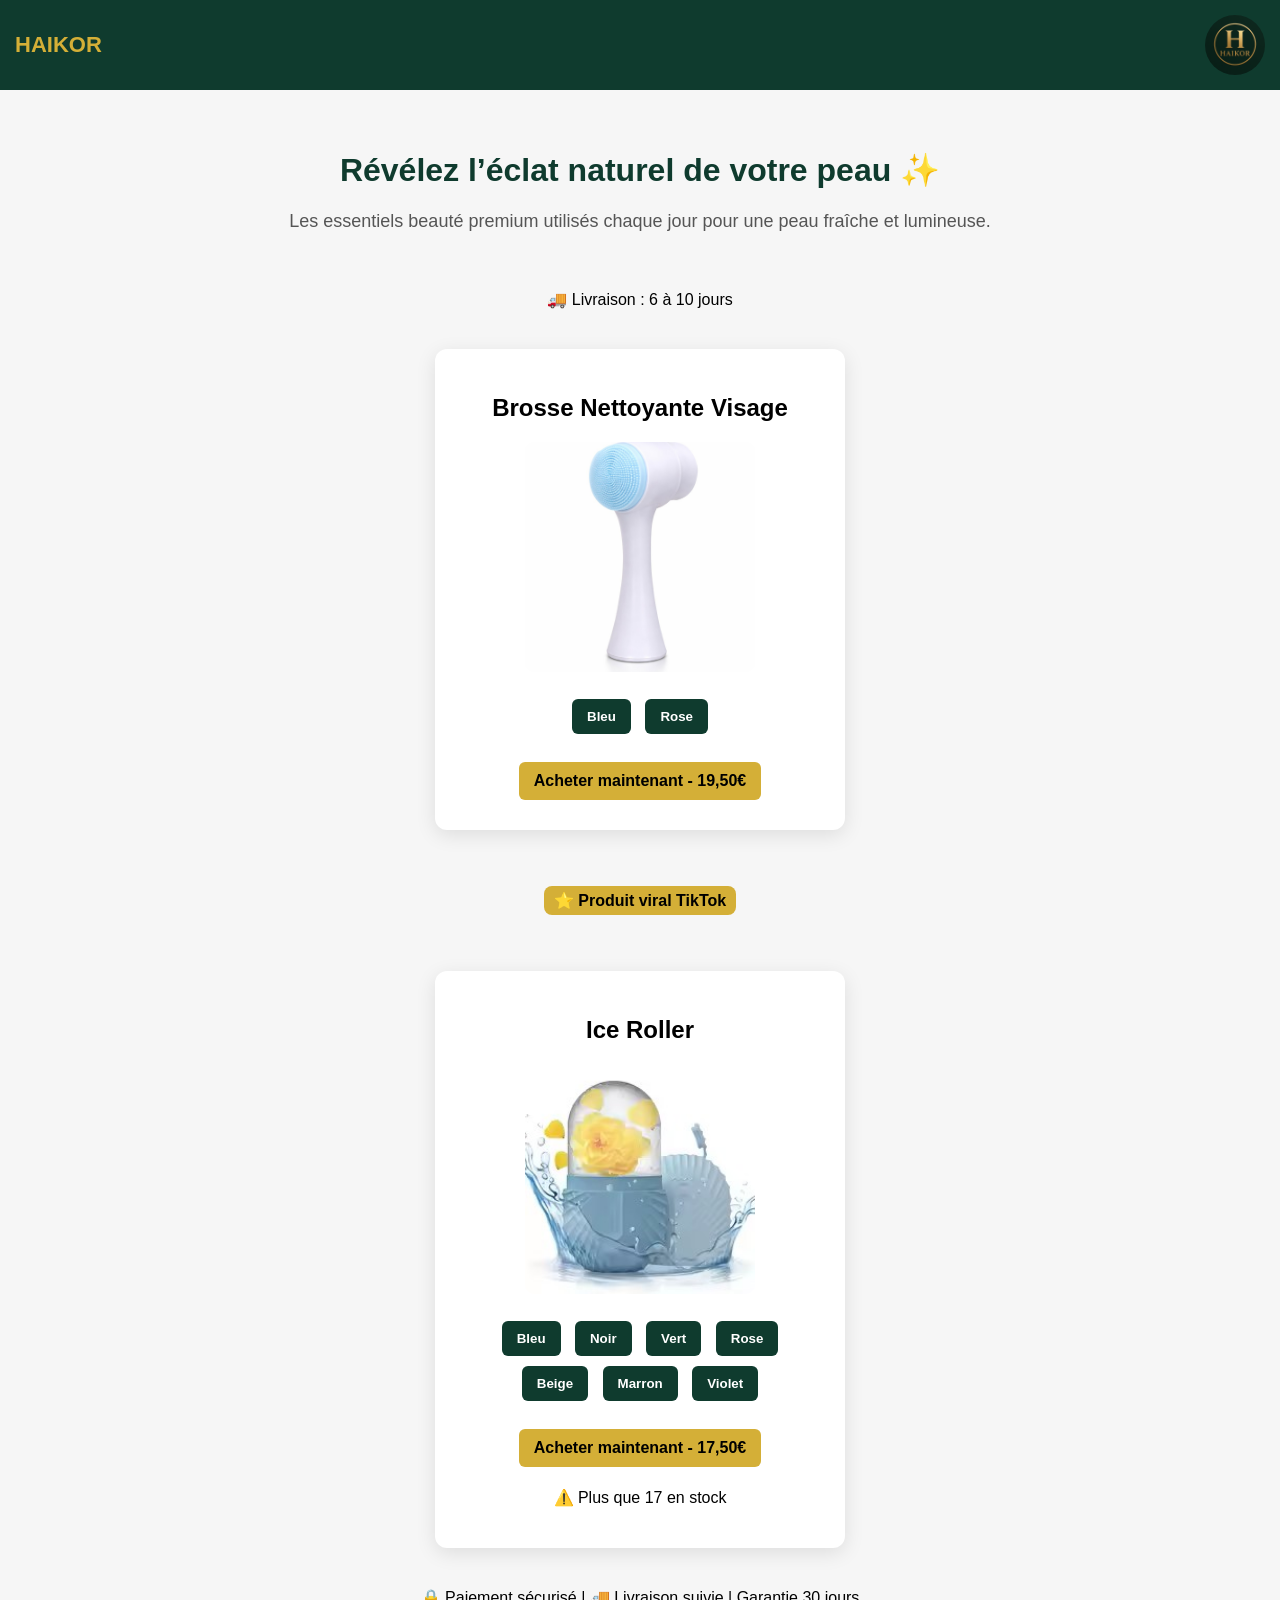
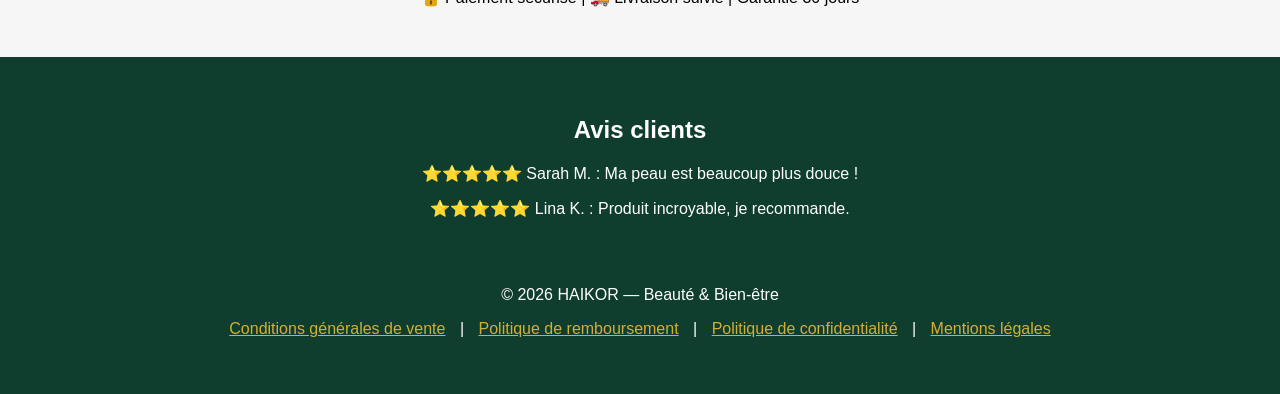
==== index.html @ ddcb3874 "Implement stock display for products Added stock display functionality to the Ice Roller product sec" ====
<!DOCTYPE html>
<html lang="fr">
<head>
<meta charset="UTF-8">
<meta name="viewport" content="width=device-width, initial-scale=1.0">

<title>HAIKOR - Beauté Premium</title>

<style>

:root{
--green:#0f3b2e;
--gold:#d4af37;
--bg:#f6f6f6;
}

body{
margin:0;
font-family:Arial;
background:var(--bg);
text-align:center;
}

/* ===== HEADER ===== */
header{
background:var(--green);
padding:15px;
display:flex;
justify-content:space-between;
align-items:center;
}

.logo{
height:60px;
}

.brand{
color:var(--gold);
font-size:22px;
font-weight:bold;
}

/* ===== HERO ===== */
.hero{
padding:40px 20px;
}

.hero h1{
color:var(--green);
}

.tagline{
font-size:18px;
color:#555;
}

/* ===== PRODUITS ===== */
.product{
background:white;
margin:40px auto;
padding:25px;
width:360px;
border-radius:12px;
box-shadow:0 5px 20px rgba(0,0,0,0.1);
}

.product img{
width:230px;
height:230px;
object-fit:cover;
border-radius:10px;
}

button{
background:var(--green);
color:white;
border:none;
padding:10px 15px;
margin:5px;
border-radius:6px;
cursor:pointer;
font-weight:bold;
}

.buy{
background:var(--gold);
color:black;
font-size:16px;
}

button:hover{
transform:scale(1.05);
}

footer{
margin-top:60px;
padding:20px;
background:var(--green);
color:white;
}

</style>
</head>

<body>

<header>
<div class="brand">HAIKOR</div>
<img src="logo.png" class="logo" style="border-radius:50%;">
</header>

<div class="hero">
<h1>Révélez l’éclat naturel de votre peau ✨</h1>
<p class="tagline">
Les essentiels beauté premium utilisés chaque jour pour une peau fraîche et lumineuse.
</p>
</div>
🚚 Livraison : 6 à 10 jours
<!-- ========= BROSSE ========= -->
<div class="product">

<h2>Brosse Nettoyante Visage</h2>

<img id="brosseImage" src="brosse_bleu.jpg">

<br><br>

<button onclick="changeBrosse('brosse_bleu.jpg','https://buy.stripe.com/fZubIT4Xf4qzeqV0Fgdby08')">Bleu</button>

<button onclick="changeBrosse('brosse_rose.jpg','https://buy.stripe.com/14A9ALahz1en96B73Edby07')">Rose</button>

<br><br>

<a id="brosseBuy" href="https://buy.stripe.com/fZubIT4Xf4qzeqV0Fgdby08">
<button class="buy">Acheter maintenant - 19,50€</button>
</a>

</div>
<p style="background:#d4af37;color:black;padding:5px 10px;border-radius:8px;display:inline-block;font-weight:bold;">
⭐ Produit viral TikTok
</p>

<!-- ========= ICE ROLLER ========= -->
<div class="product">

<h2>Ice Roller</h2>

<img id="rollerImage" src="roller_bleu.jpg">

<br><br>

<button onclick="changeRoller('roller_bleu.jpg','https://buy.stripe.com/8x228j4Xf4qz3MhbjUdby05')">Bleu</button>
<button onclick="changeRoller('roller_noir.jpg','https://buy.stripe.com/8x2cMX4Xf3mv3MhafQdby04')">Noir</button>
<button onclick="changeRoller('roller_vert.jpg','https://buy.stripe.com/9B69ALahz1en1E99bMdby03')">Vert</button>
<button onclick="changeRoller('roller_rose.jpg','https://buy.stripe.com/8x27sDgFX4qz82xfAadby01')">Rose</button>
<button onclick="changeRoller('roller_beige.jpg','https://buy.stripe.com/8x28wH75ncX5dmR9bMdby00')">Beige</button>
<button onclick="changeRoller('roller_marron.jpg','https://buy.stripe.com/14AdR13Tbg9h2Id1Jkdby06')">Marron</button>
<button onclick="changeRoller('roller_violet.jpg','https://buy.stripe.com/3cIfZ961j4qzeqVew6dby02')">Violet</button>

<br><br>

<a id="rollerBuy" href="https://buy.stripe.com/8x228j4Xf4qz3MhbjUdby05">
<button class="buy">Acheter maintenant - 17,50€</button>
</a>
<p class="stock">⚠️ Plus que <span id="stock">17</span> en stock</p>
</div>
<p>🔒 Paiement sécurisé | 🚚 Livraison suivie | Garantie 30 jours</p>
<footer style="background:#0f3d2e;color:white;text-align:center;padding:40px;margin-top:50px;">

<h2>Avis clients</h2>

<p>⭐⭐⭐⭐⭐ Sarah M. : Ma peau est beaucoup plus douce !</p>
<p>⭐⭐⭐⭐⭐ Lina K. : Produit incroyable, je recommande.</p>

<br>

<br>

<p>© 2026 HAIKOR — Beauté & Bien-être</p>

<p>
<a href="cgv.html" style="color:#d4af37;margin:10px;">Conditions générales de vente</a> |
<a href="remboursement.html" style="color:#d4af37;margin:10px;">Politique de remboursement</a> |
<a href="confidentialite.html" style="color:#d4af37;margin:10px;">Politique de confidentialité</a> |
<a href="mentions.html" style="color:#d4af37;margin:10px;">Mentions légales</a>
</p>

</footer>
<script>

function changeBrosse(image,link){
document.getElementById("brosseImage").src=image;
document.getElementById("brosseBuy").href=link;
}

function changeRoller(image,link){
document.getElementById("rollerImage").src=image;
document.getElementById("rollerBuy").href=link;
}

</script>
<script>
let stock = Math.floor(Math.random() * 10) + 10;
document.getElementById("stock").innerText = stock;
</script>
</body>
</html>
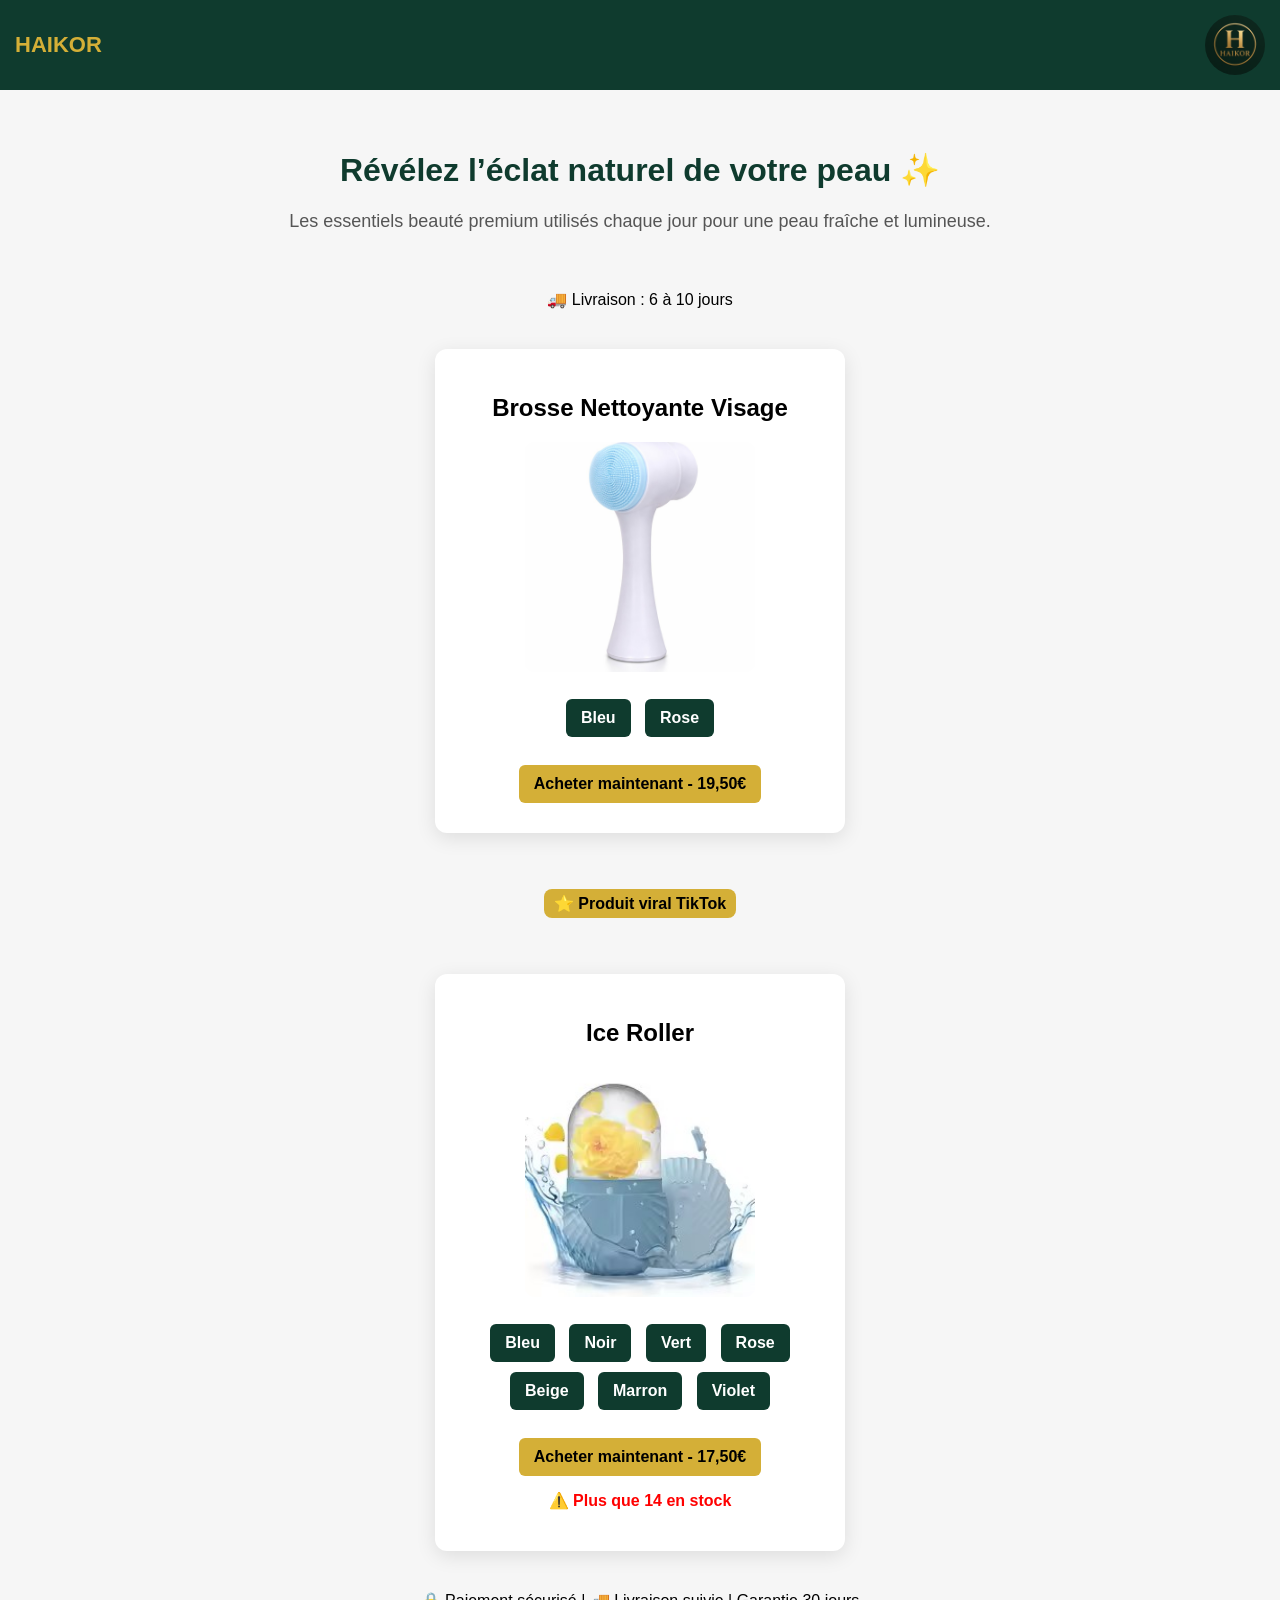
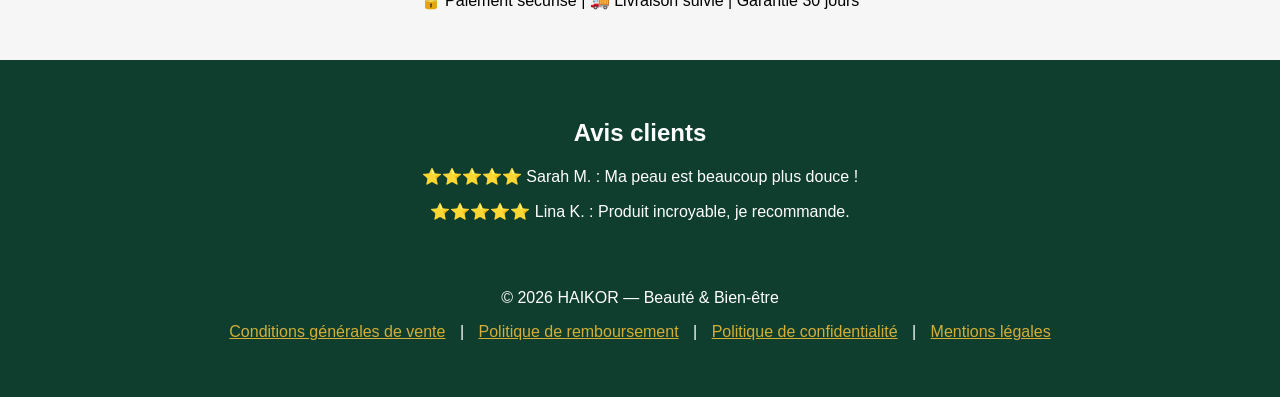
==== commit e3e75667: "Add external stylesheet link to index.html" ====
--- a/index.html
+++ b/index.html
@@ -5,7 +5,7 @@
 <meta name="viewport" content="width=device-width, initial-scale=1.0">
 
 <title>HAIKOR - Beauté Premium</title>
-
+<link rel="stylesheet" href="style.css">
 <style>
 
 :root{
@@ -215,3 +215,4 @@
 
 
 
+
--- a/style.css
+++ b/style.css
@@ -0,0 +1,45 @@
+body{
+font-family: Arial, sans-serif;
+margin:0;
+padding:0;
+background:#ffffff;
+text-align:center;
+}
+
+.top-bar{
+background:#ff6fa9;
+color:white;
+padding:10px;
+font-weight:bold;
+font-size:14px;
+}
+
+.product{
+margin:40px;
+}
+
+button{
+background:#ff6fa9;
+color:white;
+border:none;
+padding:15px 30px;
+font-size:16px;
+cursor:pointer;
+border-radius:5px;
+}
+
+button:hover{
+opacity:0.9;
+}
+
+.stock{
+color:red;
+font-weight:bold;
+margin-top:10px;
+}
+
+.trust{
+background:#f5f5f5;
+padding:30px;
+margin-top:40px;
+}
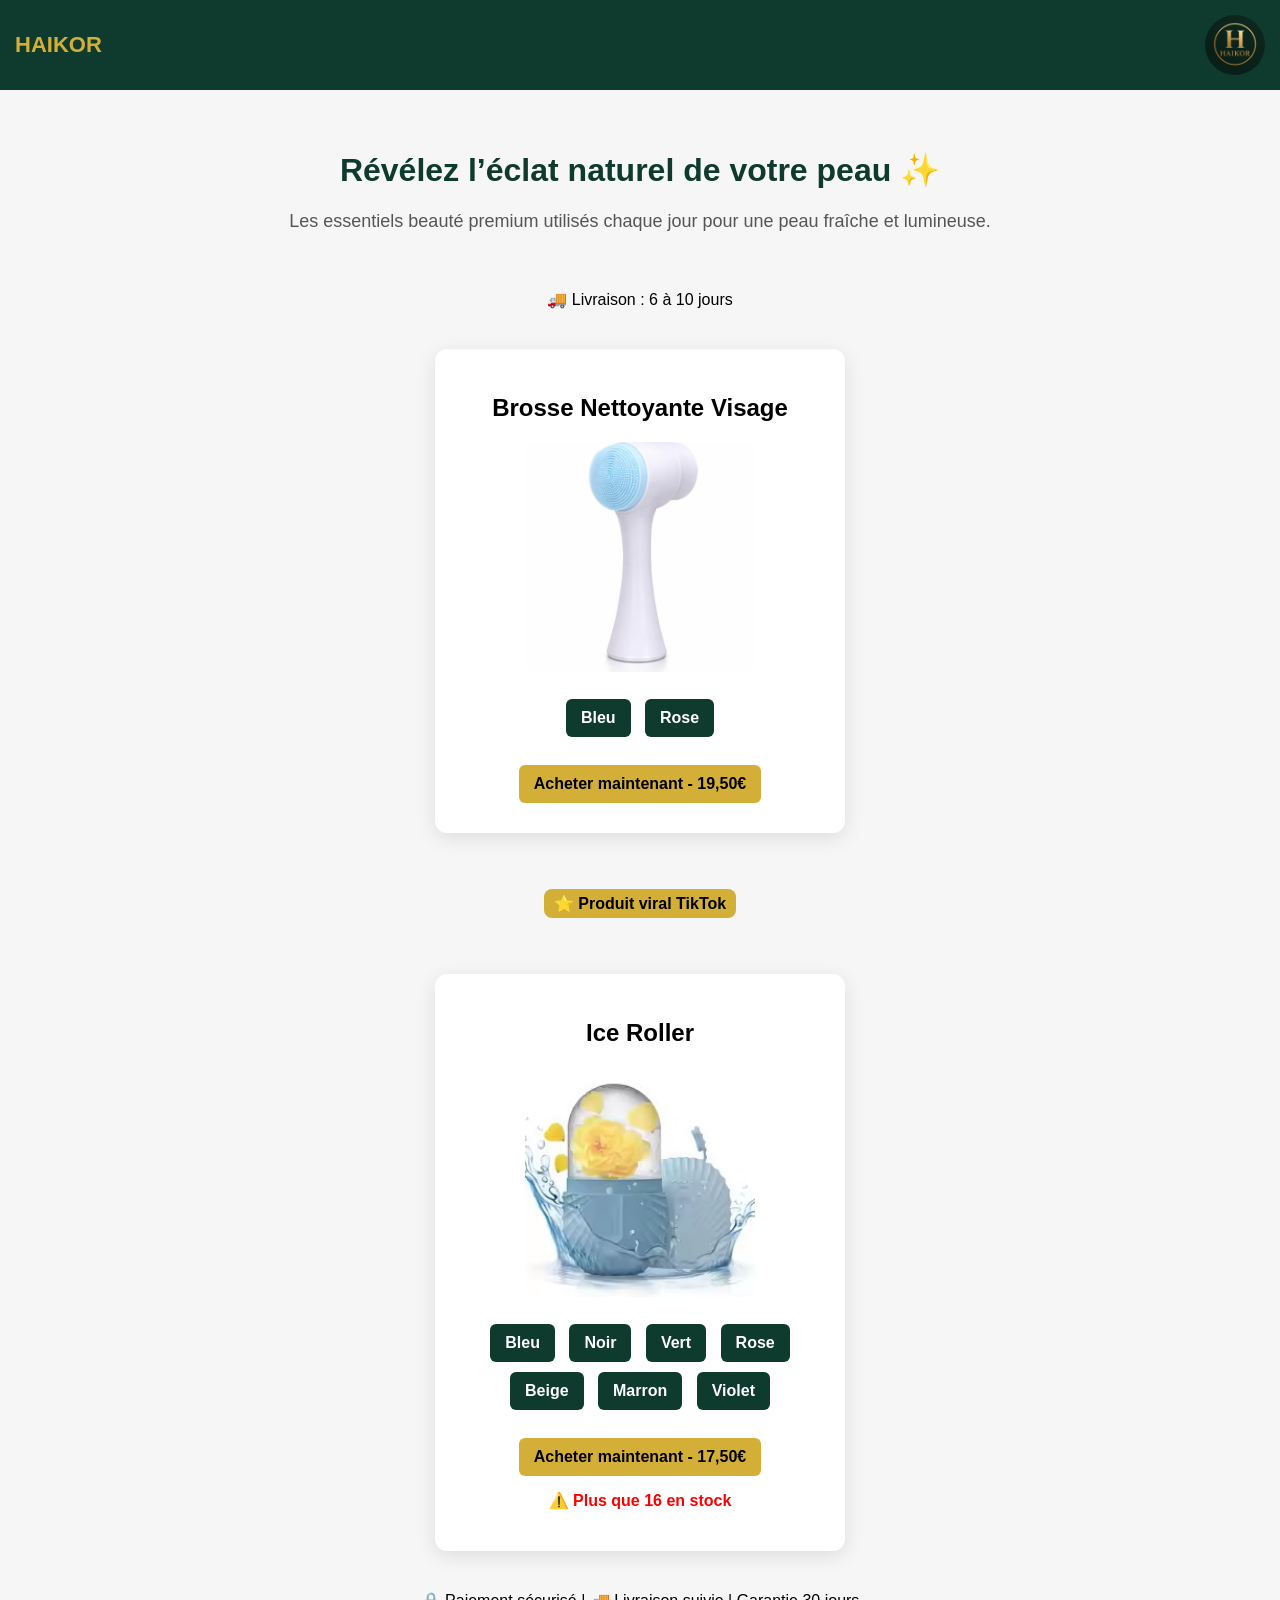
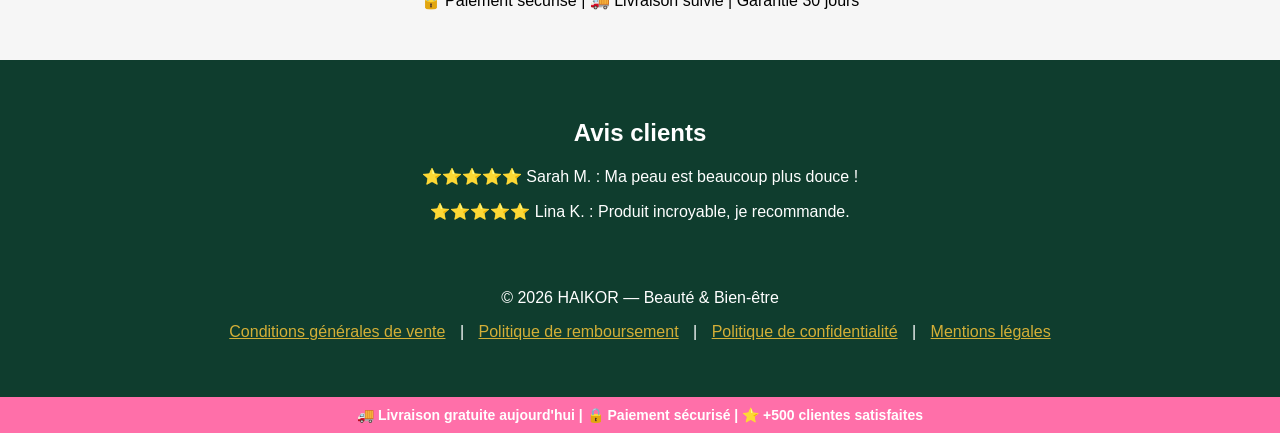
==== commit 944ab894: "Add top bar with delivery and customer info Added a top bar with delivery and customer satisfaction " ====
--- a/index.html
+++ b/index.html
@@ -204,6 +204,9 @@
 document.getElementById("stock").innerText = stock;
 </script>
 </body>
+<div class="top-bar">
+🚚 Livraison gratuite aujourd'hui | 🔒 Paiement sécurisé | ⭐ +500 clientes satisfaites
+</div>
 </html>
 
 
@@ -216,3 +219,4 @@
 
 
 
+
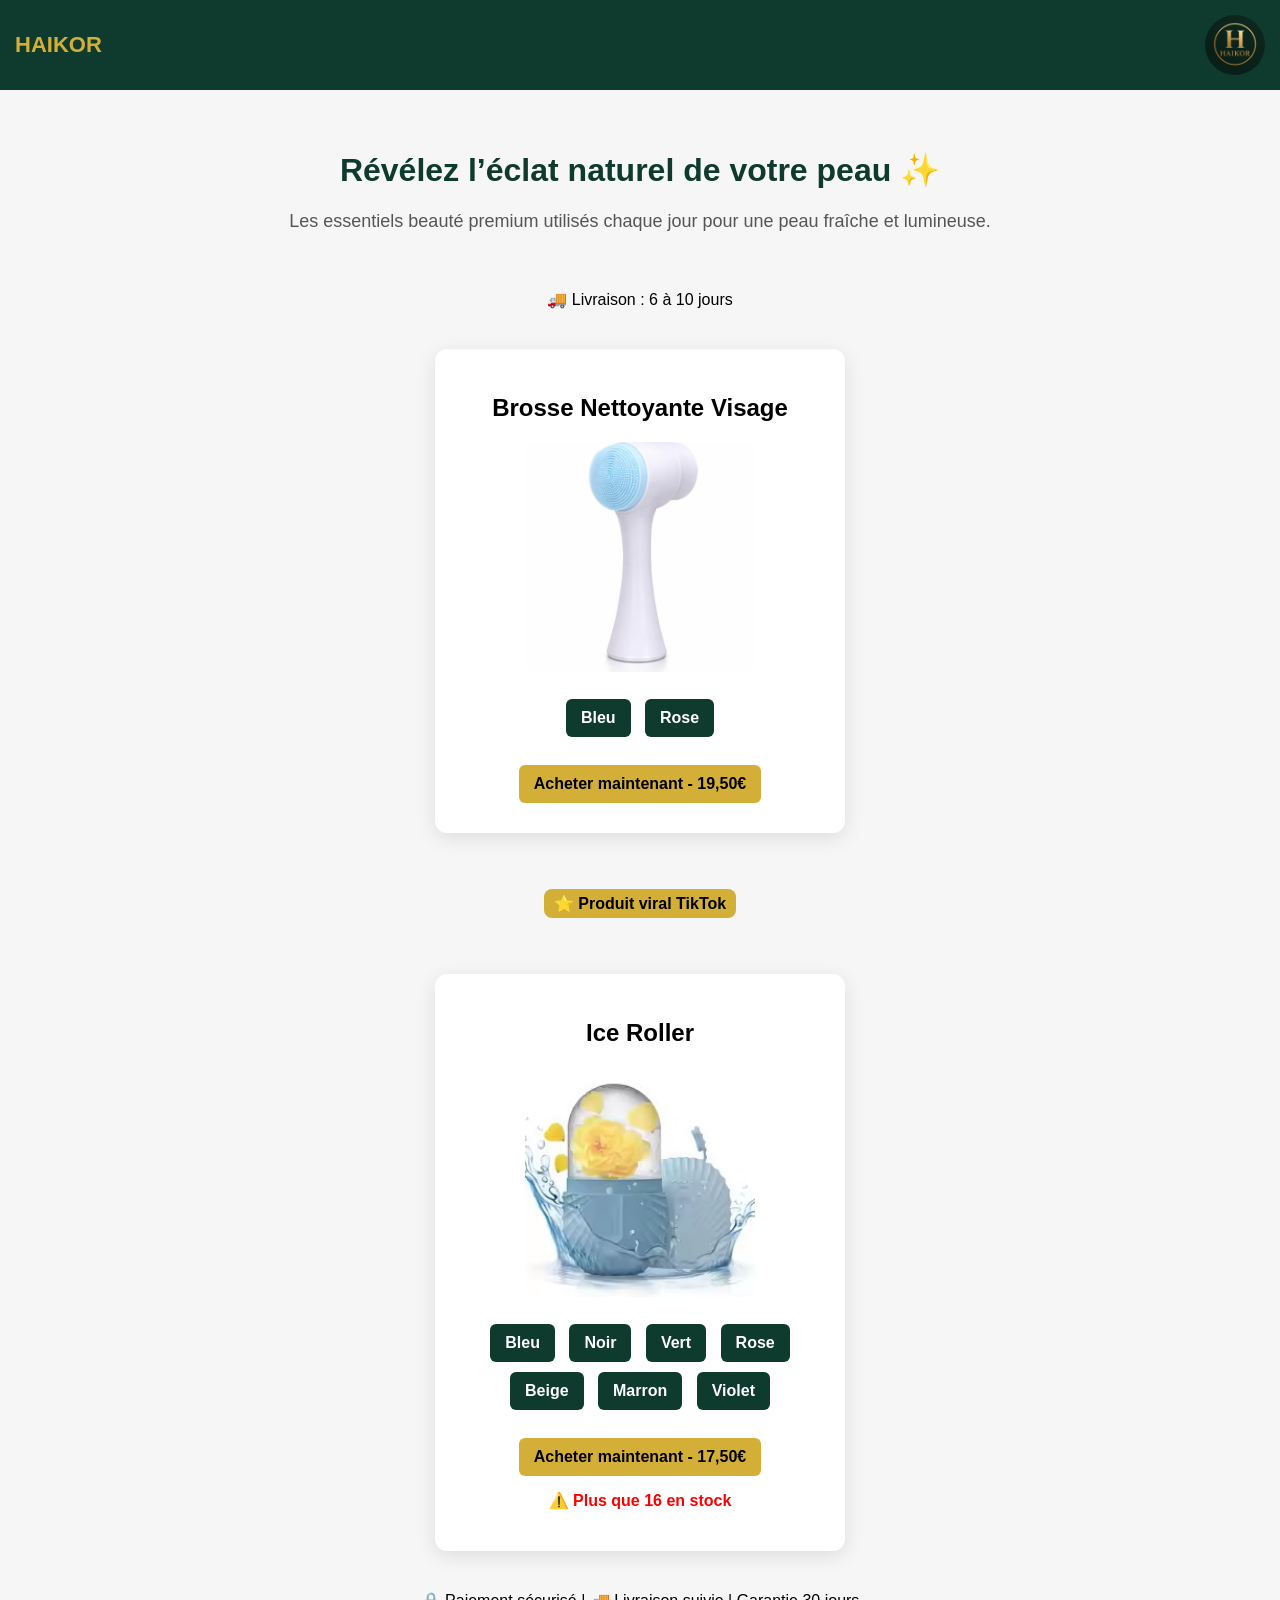
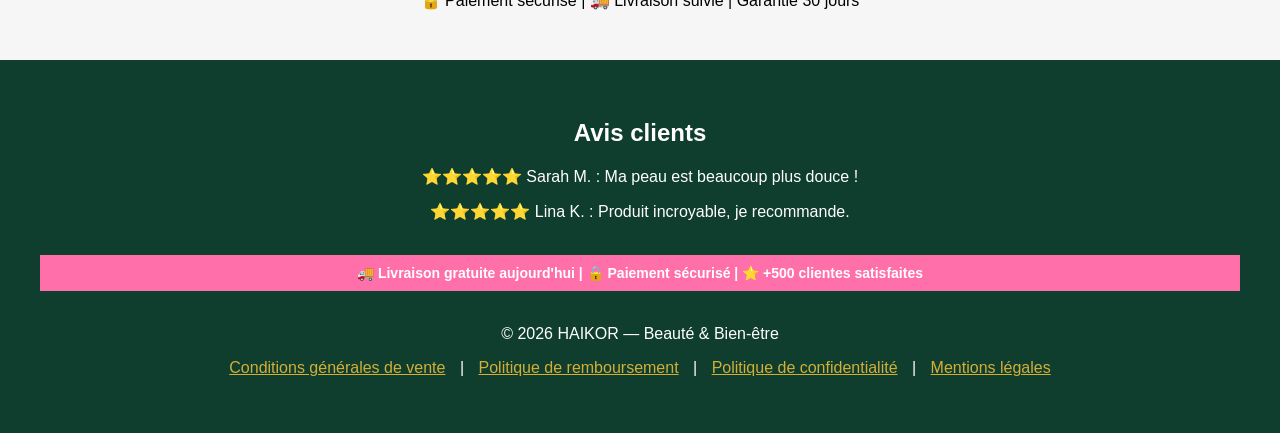
==== commit cedaa5d4: "Fix HTML formatting and restore content" ====
--- a/index.html
+++ b/index.html
@@ -173,7 +173,9 @@
 <p>⭐⭐⭐⭐⭐ Lina K. : Produit incroyable, je recommande.</p>
 
 <br>
-
+<div class="top-bar">
+🚚 Livraison gratuite aujourd'hui | 🔒 Paiement sécurisé | ⭐ +500 clientes satisfaites
+</div>
 <br>
 
 <p>© 2026 HAIKOR — Beauté & Bien-être</p>
@@ -204,9 +206,6 @@
 document.getElementById("stock").innerText = stock;
 </script>
 </body>
-<div class="top-bar">
-🚚 Livraison gratuite aujourd'hui | 🔒 Paiement sécurisé | ⭐ +500 clientes satisfaites
-</div>
 </html>
 
 
@@ -220,3 +219,4 @@
 
 
 
+
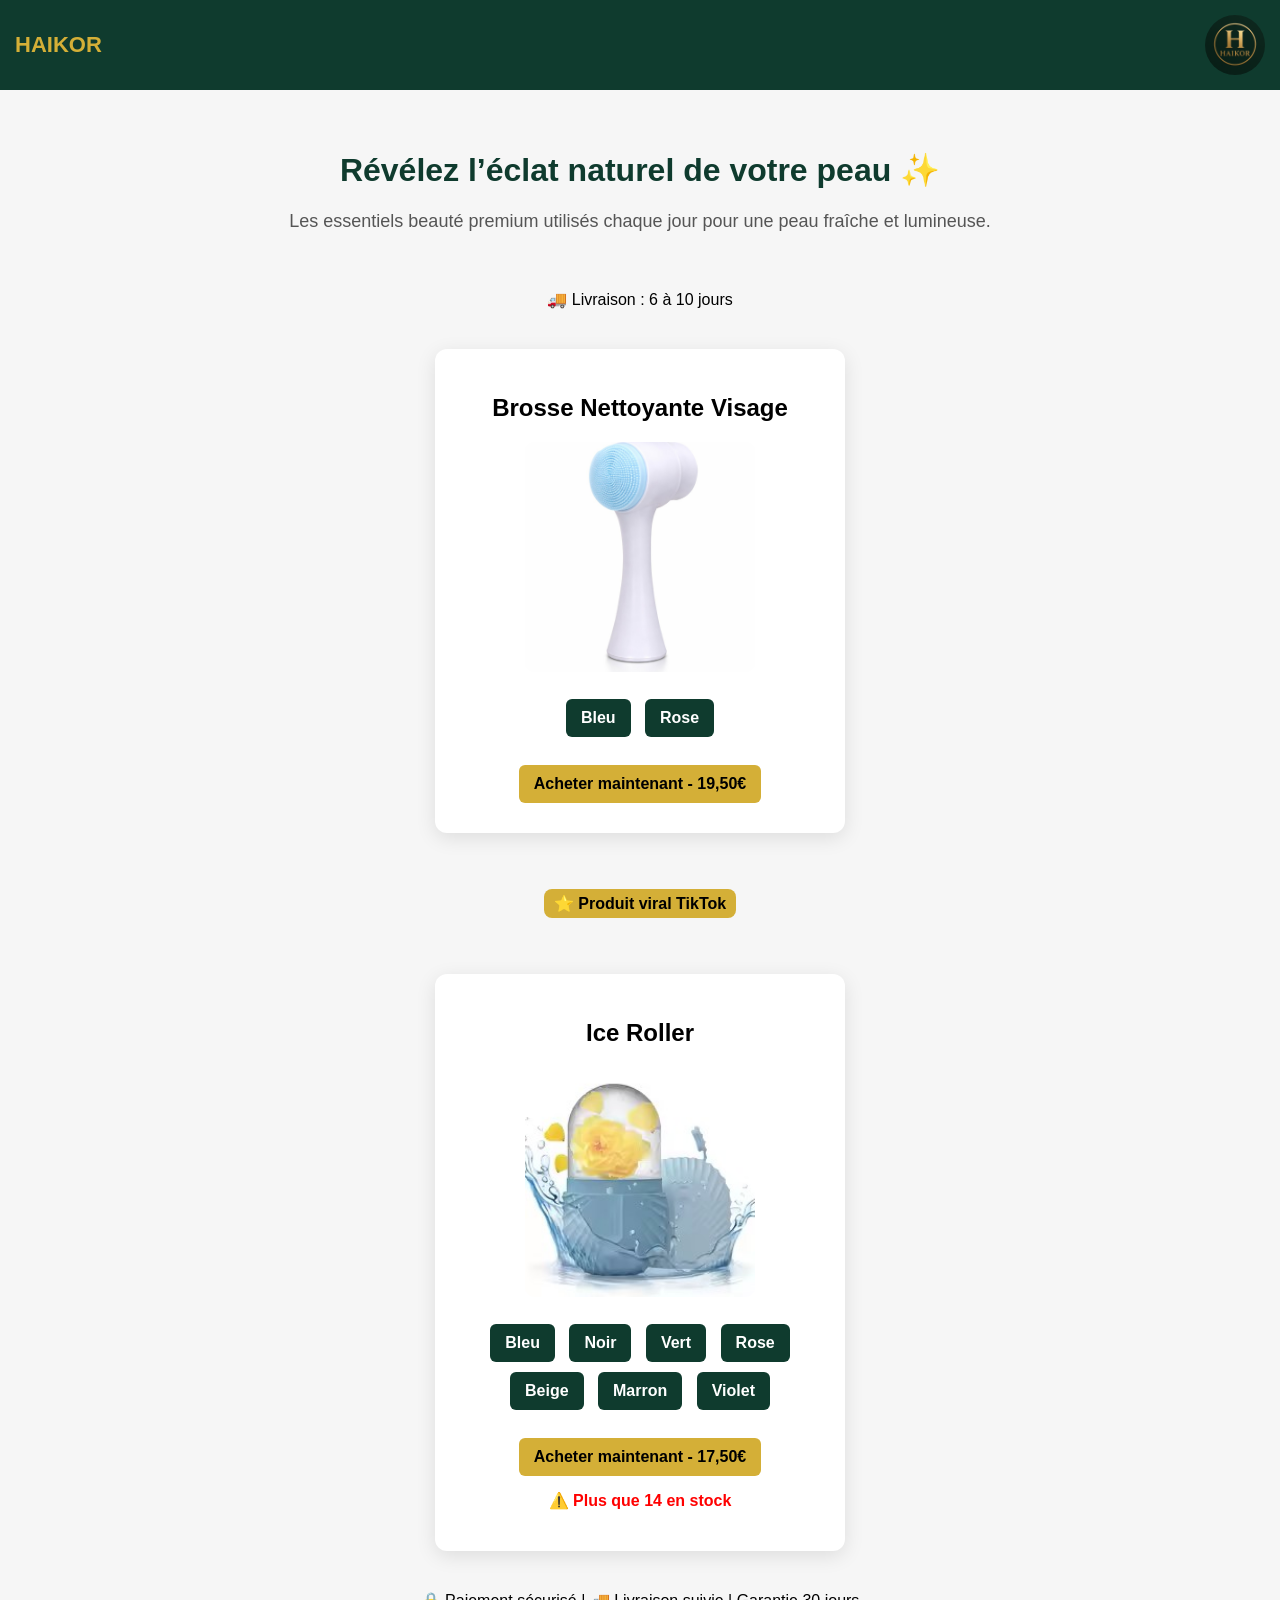
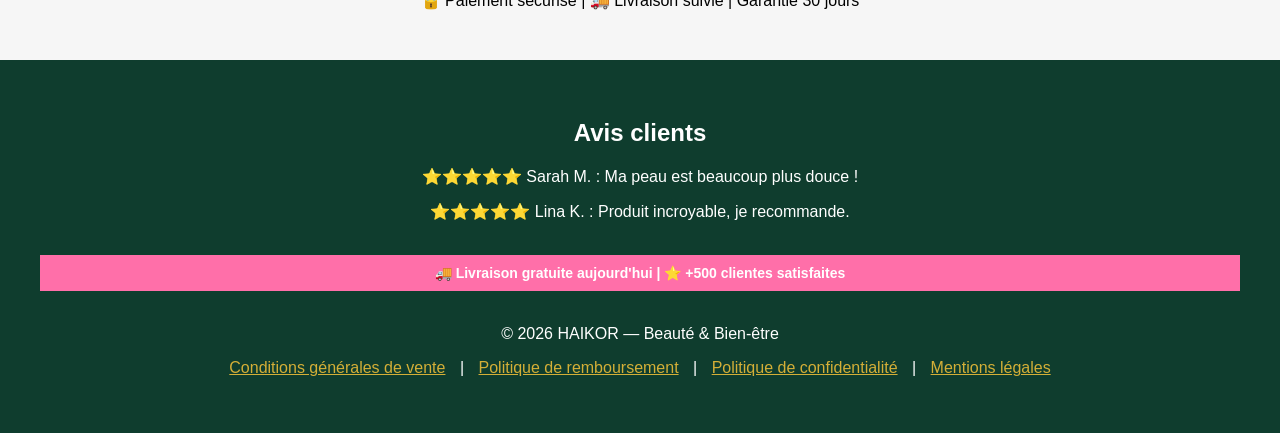
==== commit 1ca81ad0: "Fix HTML formatting and structure" ====
--- a/index.html
+++ b/index.html
@@ -174,7 +174,7 @@
 
 <br>
 <div class="top-bar">
-🚚 Livraison gratuite aujourd'hui | 🔒 Paiement sécurisé | ⭐ +500 clientes satisfaites
+🚚 Livraison gratuite aujourd'hui | ⭐ +500 clientes satisfaites
 </div>
 <br>
 
@@ -220,3 +220,4 @@
 
 
 
+
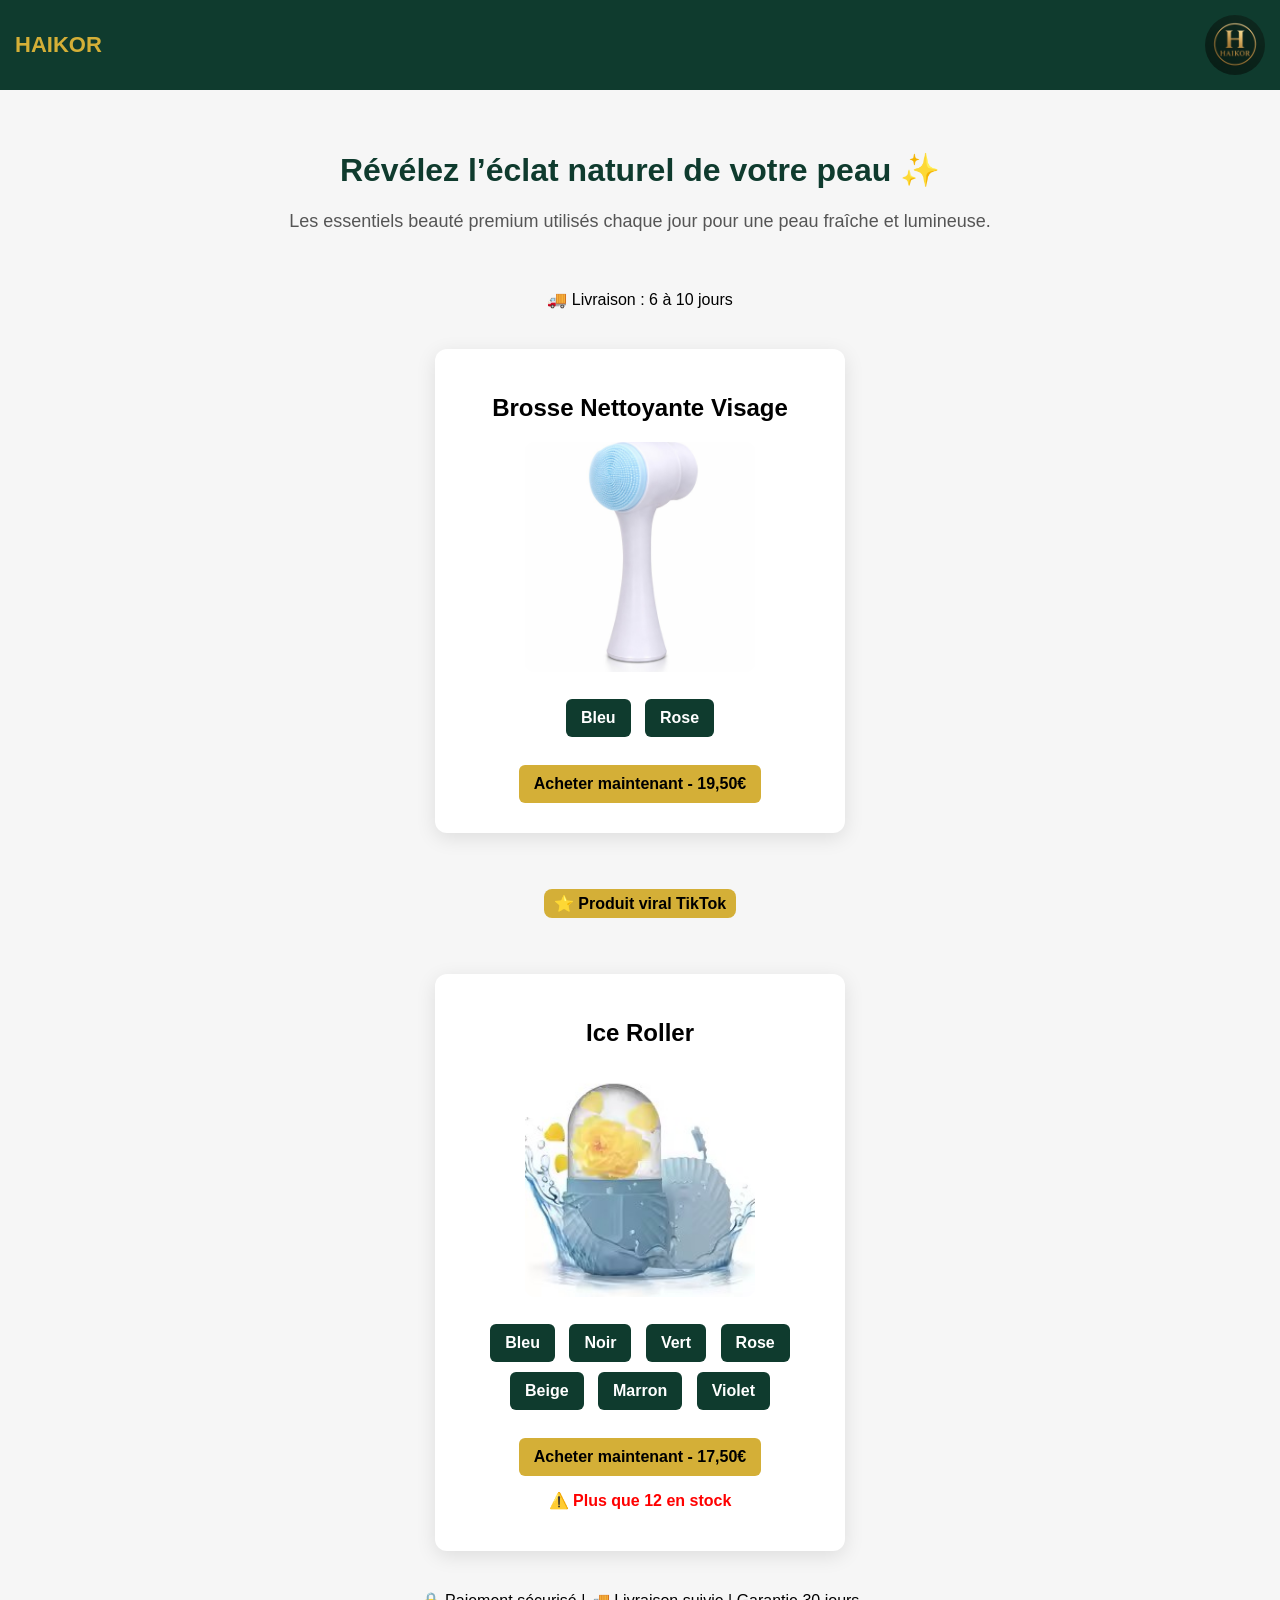
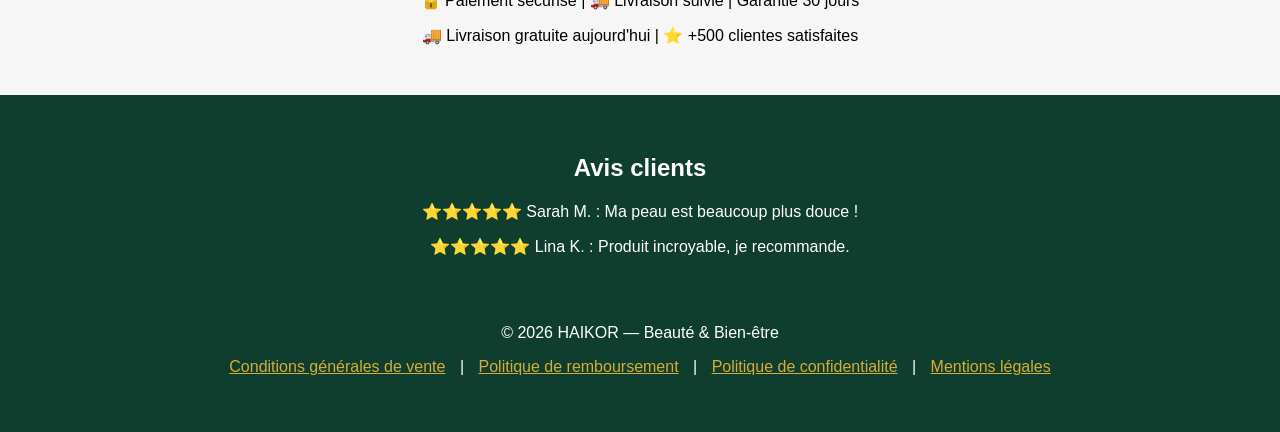
==== commit 5e2964d5: "Fix HTML formatting and restore original content" ====
--- a/index.html
+++ b/index.html
@@ -165,6 +165,7 @@
 <p class="stock">⚠️ Plus que <span id="stock">17</span> en stock</p>
 </div>
 <p>🔒 Paiement sécurisé | 🚚 Livraison suivie | Garantie 30 jours</p>
+<p>🚚 Livraison gratuite aujourd'hui | ⭐ +500 clientes satisfaites<p>
 <footer style="background:#0f3d2e;color:white;text-align:center;padding:40px;margin-top:50px;">
 
 <h2>Avis clients</h2>
@@ -173,9 +174,7 @@
 <p>⭐⭐⭐⭐⭐ Lina K. : Produit incroyable, je recommande.</p>
 
 <br>
-<div class="top-bar">
-🚚 Livraison gratuite aujourd'hui | ⭐ +500 clientes satisfaites
-</div>
+
 <br>
 
 <p>© 2026 HAIKOR — Beauté & Bien-être</p>
@@ -221,3 +220,4 @@
 
 
 
+
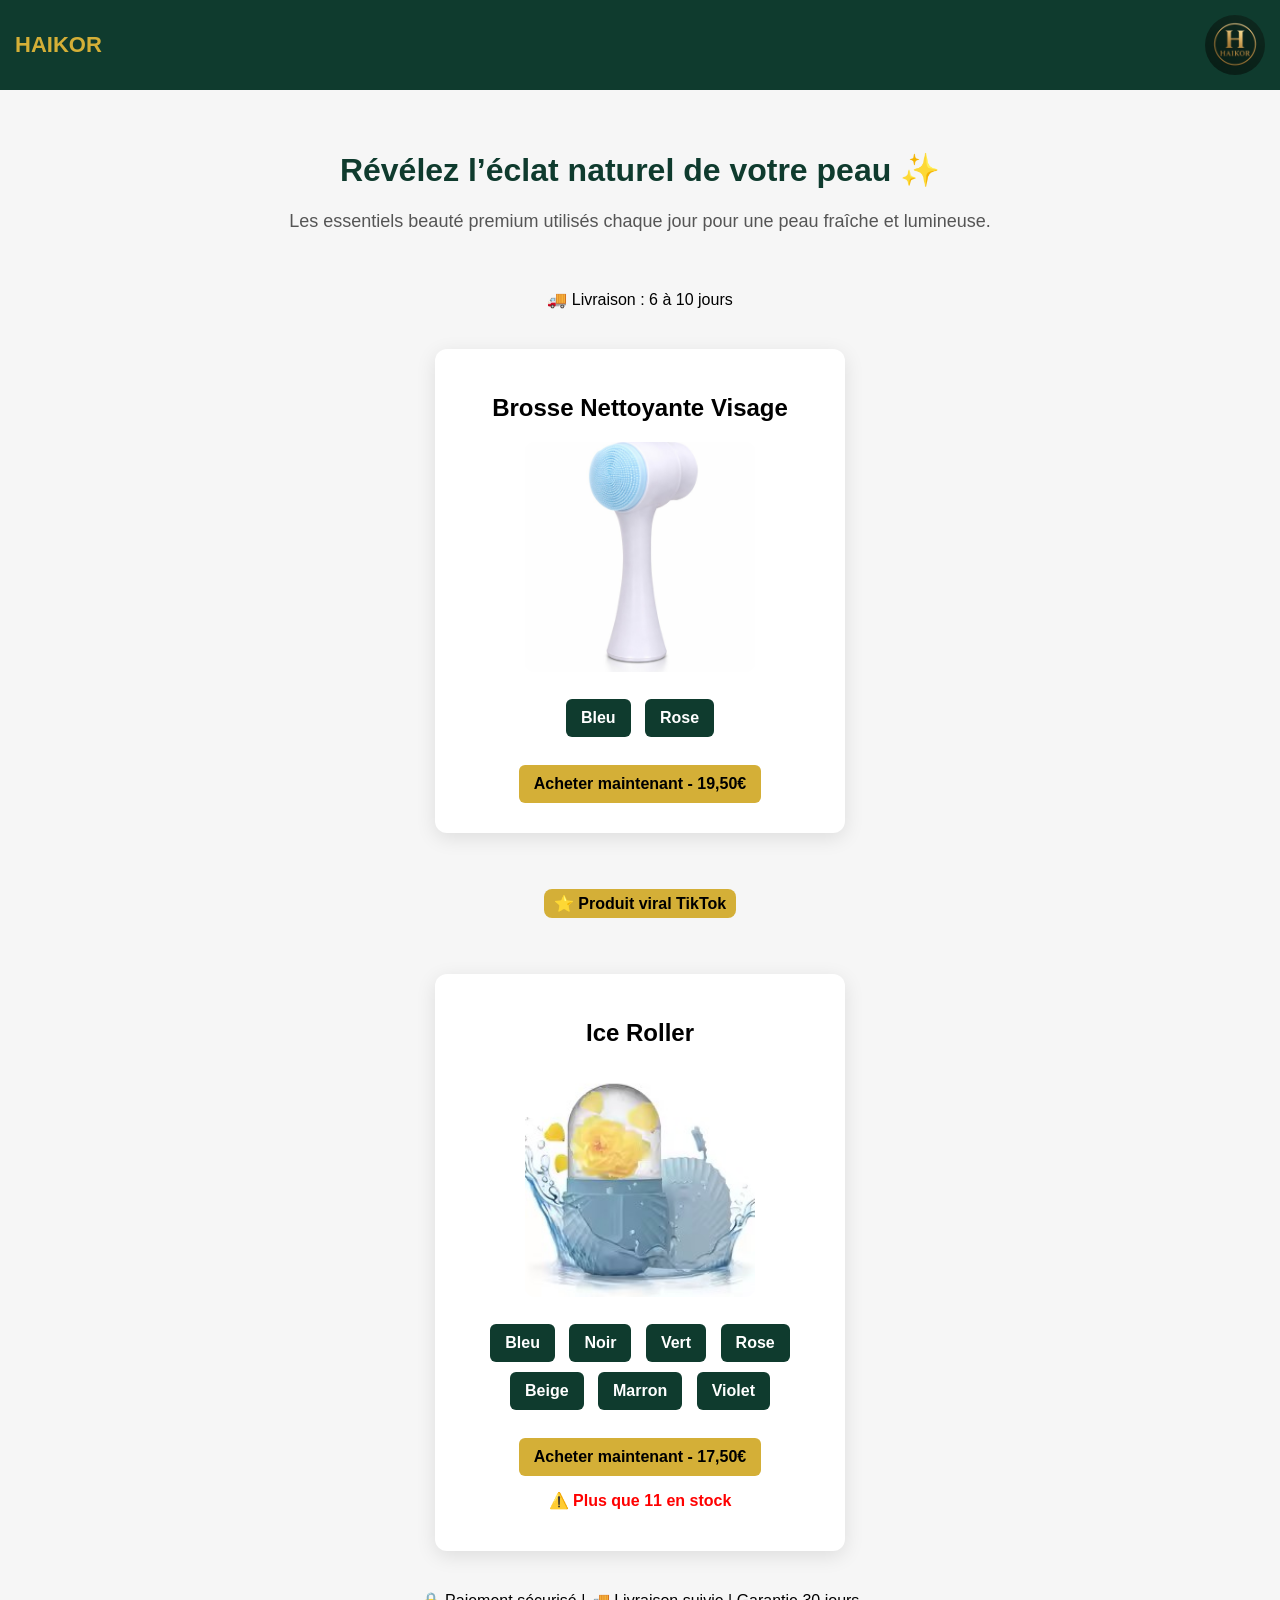
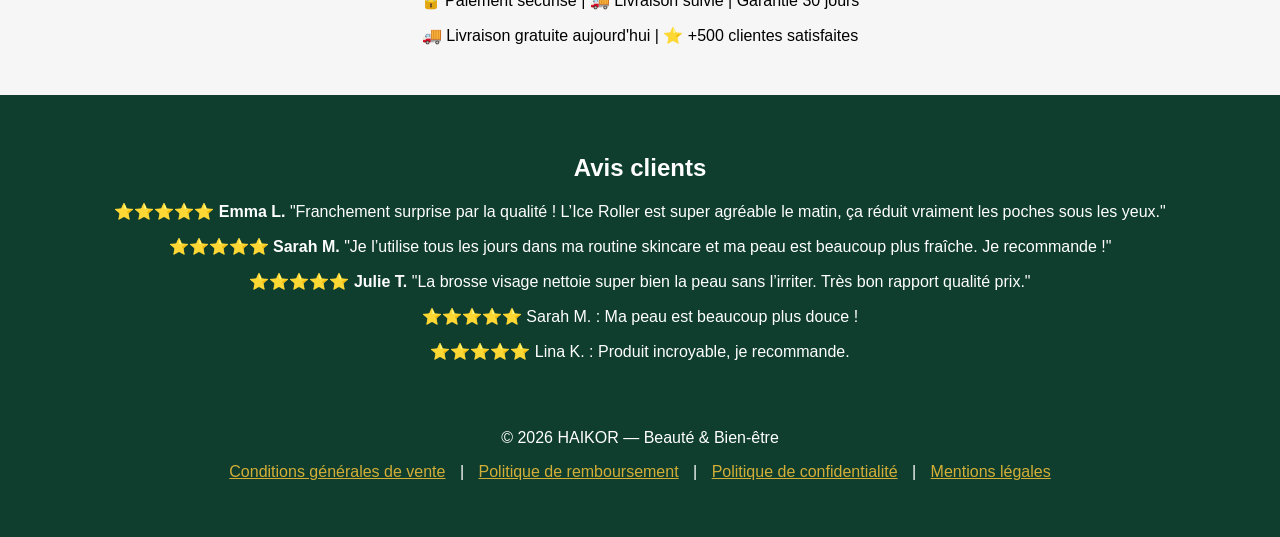
==== commit 53309bfa: "Fix HTML structure and improve styling" ====
--- a/index.html
+++ b/index.html
@@ -169,9 +169,24 @@
 <footer style="background:#0f3d2e;color:white;text-align:center;padding:40px;margin-top:50px;">
 
 <h2>Avis clients</h2>
-
+<div class="reviews">
+
+<p>⭐⭐⭐⭐⭐  
+<strong>Emma L.</strong>  
+"Franchement surprise par la qualité ! L’Ice Roller est super agréable le matin, ça réduit vraiment les poches sous les yeux."</p>
+
+<p>⭐⭐⭐⭐⭐  
+<strong>Sarah M.</strong>  
+"Je l’utilise tous les jours dans ma routine skincare et ma peau est beaucoup plus fraîche. Je recommande !"</p>
+
+<p>⭐⭐⭐⭐⭐  
+<strong>Julie T.</strong>  
+"La brosse visage nettoie super bien la peau sans l’irriter. Très bon rapport qualité prix."</p>
+
+</div>
 <p>⭐⭐⭐⭐⭐ Sarah M. : Ma peau est beaucoup plus douce !</p>
 <p>⭐⭐⭐⭐⭐ Lina K. : Produit incroyable, je recommande.</p>
+  
 
 <br>
 
@@ -221,3 +236,4 @@
 
 
 
+
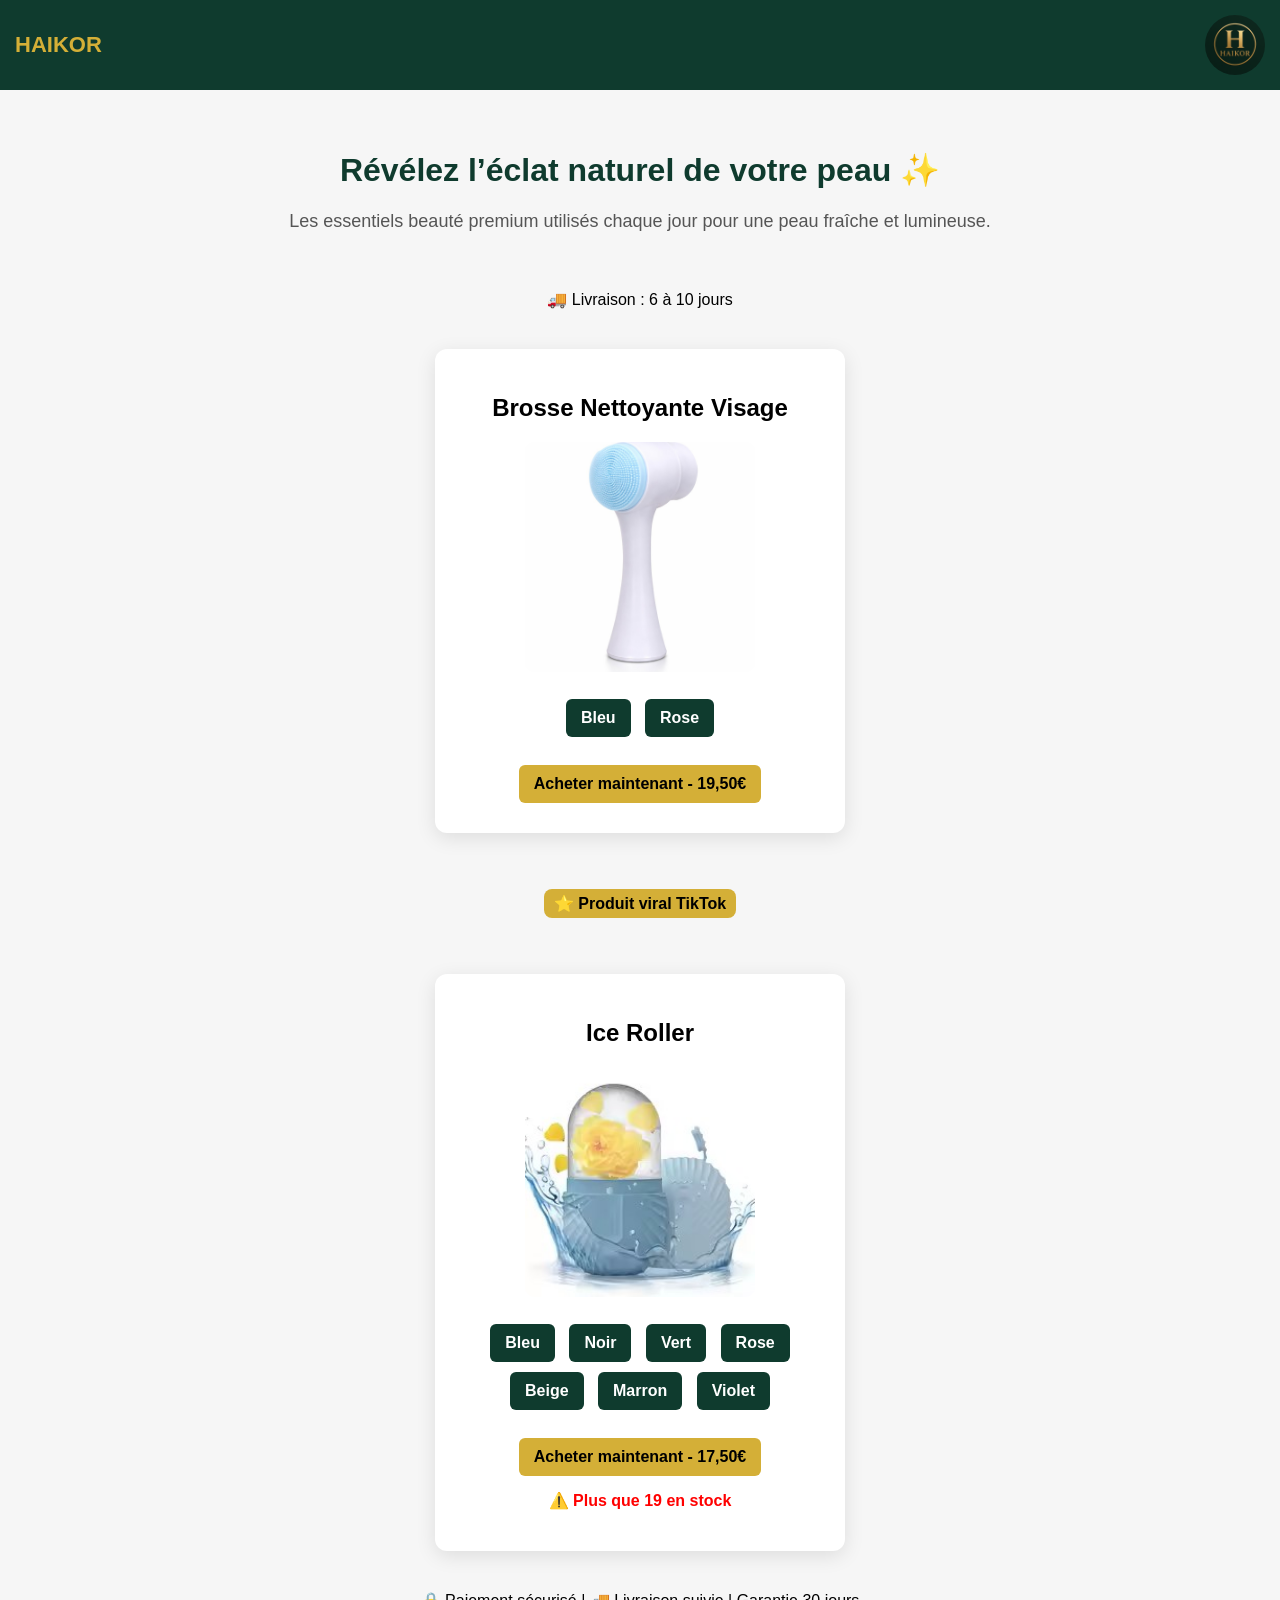
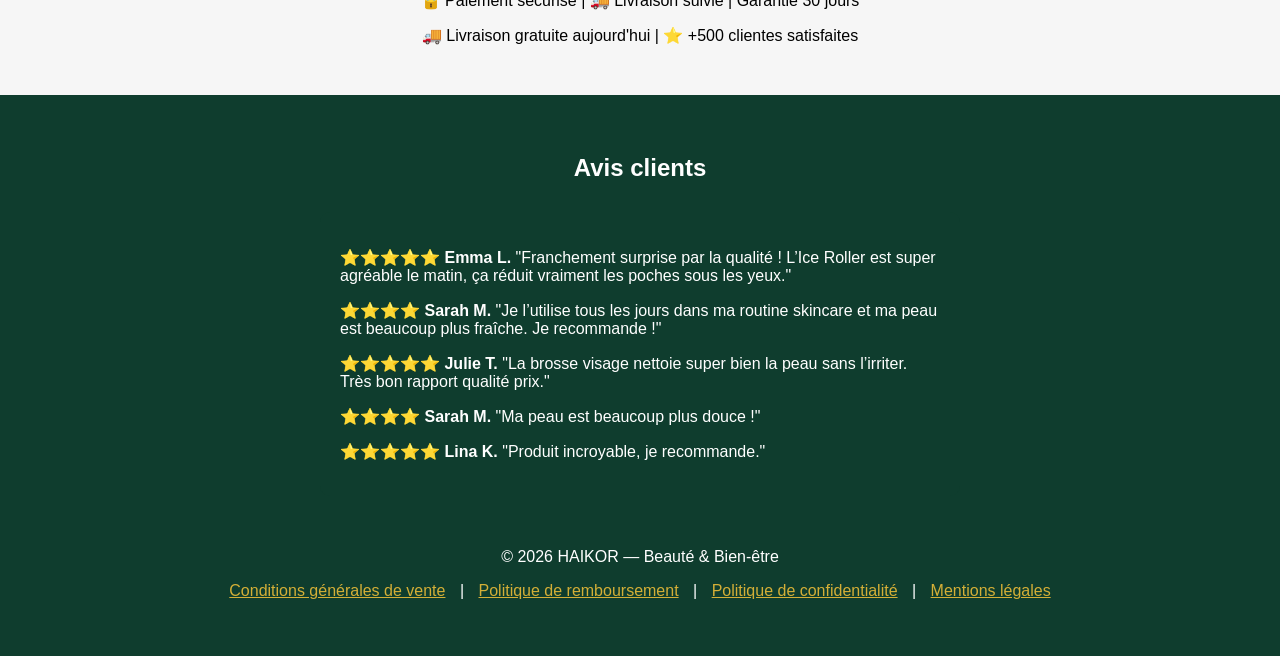
==== commit d14342c2: "Update index.html" ====
--- a/index.html
+++ b/index.html
@@ -175,7 +175,7 @@
 <strong>Emma L.</strong>  
 "Franchement surprise par la qualité ! L’Ice Roller est super agréable le matin, ça réduit vraiment les poches sous les yeux."</p>
 
-<p>⭐⭐⭐⭐⭐  
+<p>⭐⭐⭐⭐  
 <strong>Sarah M.</strong>  
 "Je l’utilise tous les jours dans ma routine skincare et ma peau est beaucoup plus fraîche. Je recommande !"</p>
 
@@ -183,10 +183,14 @@
 <strong>Julie T.</strong>  
 "La brosse visage nettoie super bien la peau sans l’irriter. Très bon rapport qualité prix."</p>
 
-</div>
-<p>⭐⭐⭐⭐⭐ Sarah M. : Ma peau est beaucoup plus douce !</p>
-<p>⭐⭐⭐⭐⭐ Lina K. : Produit incroyable, je recommande.</p>
-  
+<p>⭐⭐⭐⭐ 
+<strong>Sarah M.</strong> 
+"Ma peau est beaucoup plus douce !"</p>
+
+<p>⭐⭐⭐⭐⭐ 
+<strong>Lina K.</strong> 
+"Produit incroyable, je recommande."</p>
+</div>
 
 <br>
 
@@ -237,3 +241,4 @@
 
 
 
+
--- a/style.css
+++ b/style.css
@@ -43,3 +43,18 @@
 padding:30px;
 margin-top:40px;
 }
+
+.reviews{
+background:#0f3d2e;
+padding:20px;
+margin-top:30px;
+text-align:left;
+max-width:600px;
+margin-left:auto;
+margin-right:auto;
+border-radius:10px;
+}
+
+.reviews p{
+margin-bottom:15px;
+}
